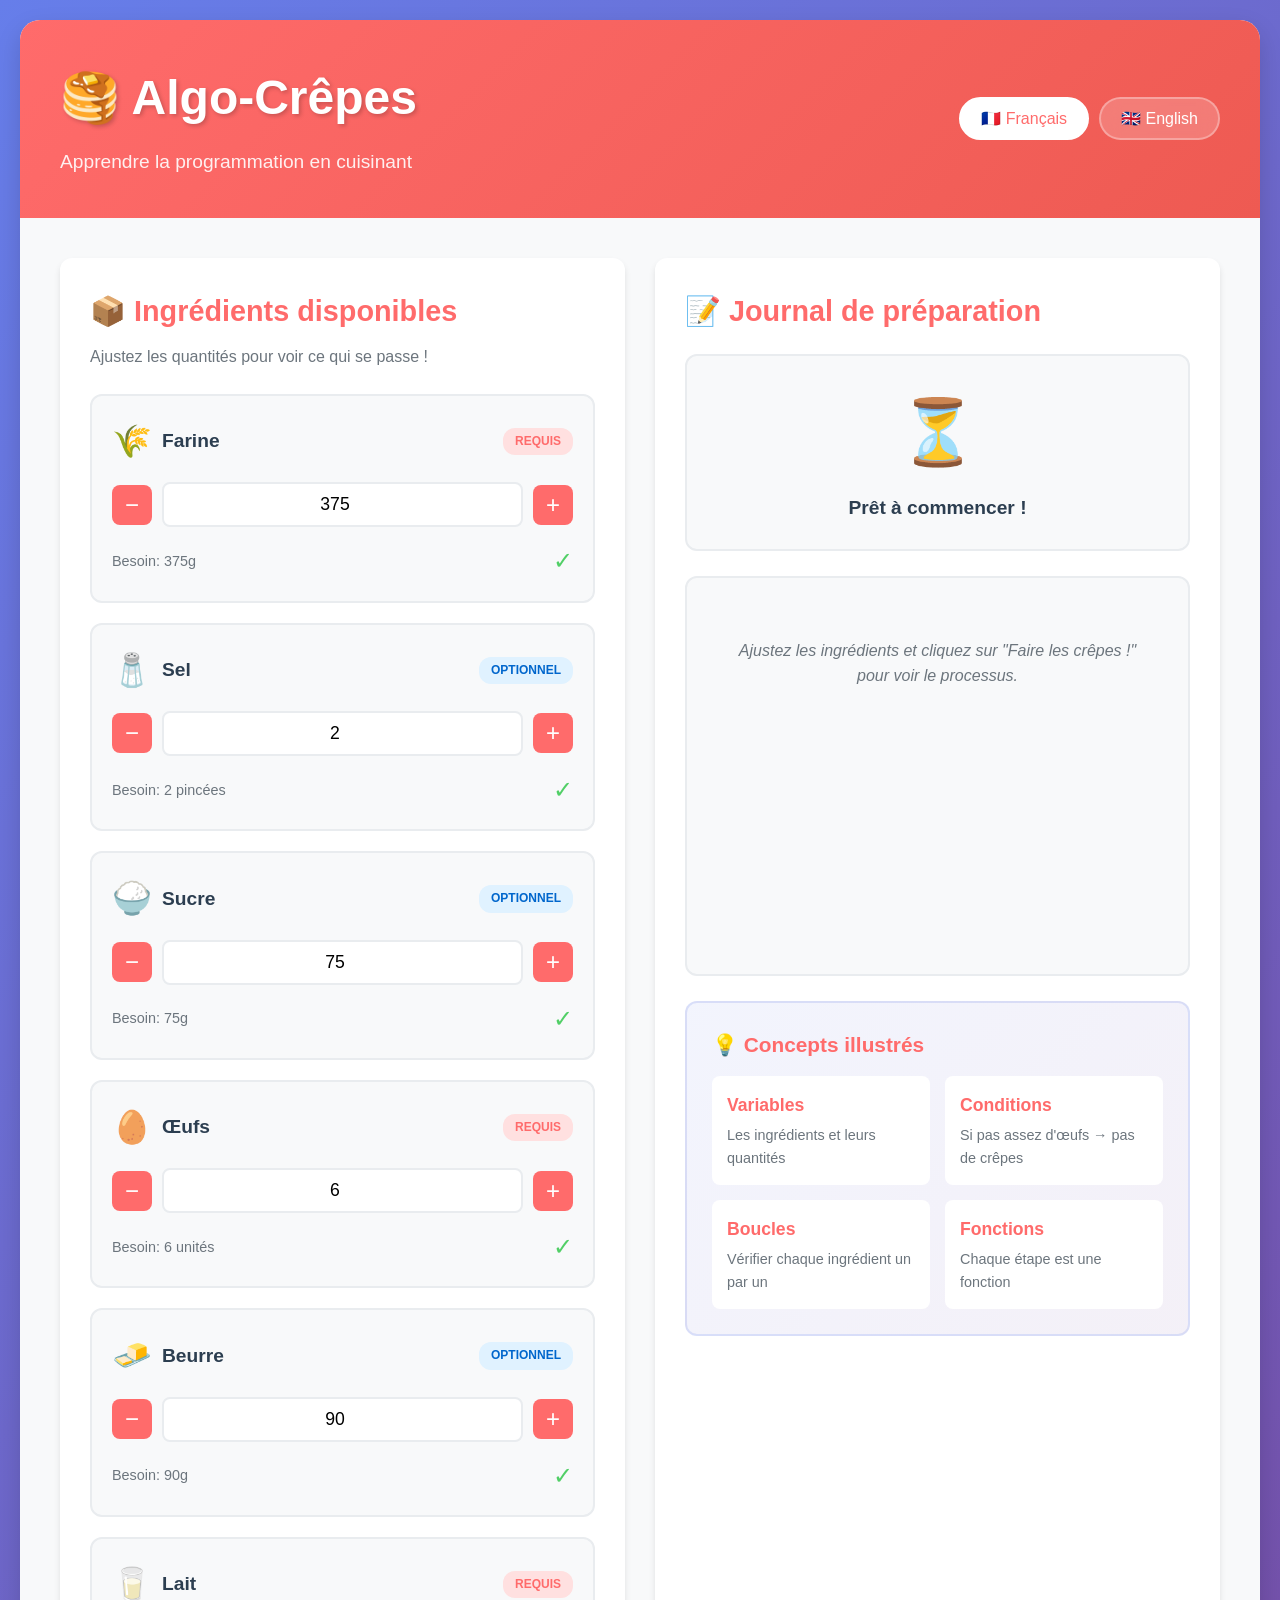
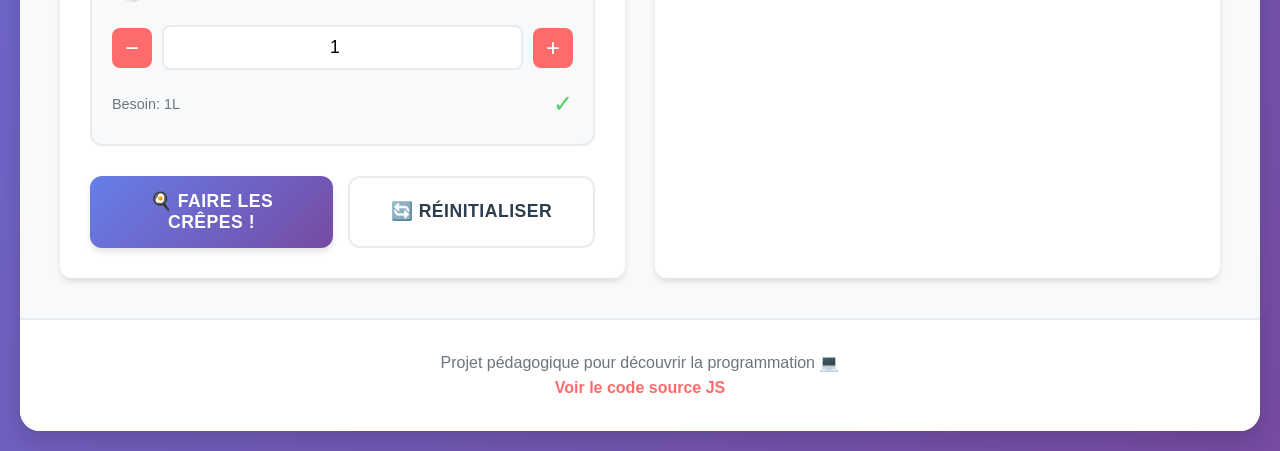
==== demo/index.html @ 1f133b81 "Initial commit" ====
<!DOCTYPE html>
<html lang="fr">
<head>
    <meta charset="UTF-8">
    <meta name="viewport" content="width=device-width, initial-scale=1.0">
    <title>🥞 Algo-Crêpes - Démo Interactive</title>
    <link rel="stylesheet" href="../assets/css/styles.css">
</head>
<body>
    <div class="container">
        <!-- En-tête -->
        <header class="header">
            <div class="header-content">
                <h1 class="title">🥞 Algo-Crêpes</h1>
                <p class="subtitle">Apprendre la programmation en cuisinant</p>
            </div>
            <div class="language-switcher">
                <button class="lang-btn active" data-lang="fr">🇫🇷 Français</button>
                <button class="lang-btn" data-lang="en">🇬🇧 English</button>
            </div>
        </header>

        <!-- Section principale -->
        <main class="main-content">
            <!-- Panneau de contrôle des ingrédients -->
            <section class="ingredients-panel">
                <h2>📦 Ingrédients disponibles</h2>
                <p class="instructions">Ajustez les quantités pour voir ce qui se passe !</p>
                
                <div class="ingredients-grid">
                    <!-- Farine -->
                    <div class="ingredient-card" data-ingredient="farine">
                        <div class="ingredient-header">
                            <span class="ingredient-icon">🌾</span>
                            <span class="ingredient-name">Farine</span>
                            <span class="required-badge">Requis</span>
                        </div>
                        <div class="ingredient-controls">
                            <button class="btn-decrease" data-ingredient="farine">−</button>
                            <input type="number" class="ingredient-input" data-ingredient="farine" value="375" min="0" step="25">
                            <button class="btn-increase" data-ingredient="farine">+</button>
                        </div>
                        <div class="ingredient-info">
                            <span class="needed">Besoin: 375g</span>
                            <span class="status-indicator" data-status="perfect">✓</span>
                        </div>
                    </div>

                    <!-- Sel -->
                    <div class="ingredient-card" data-ingredient="sel">
                        <div class="ingredient-header">
                            <span class="ingredient-icon">🧂</span>
                            <span class="ingredient-name">Sel</span>
                            <span class="optional-badge">Optionnel</span>
                        </div>
                        <div class="ingredient-controls">
                            <button class="btn-decrease" data-ingredient="sel">−</button>
                            <input type="number" class="ingredient-input" data-ingredient="sel" value="2" min="0" step="1">
                            <button class="btn-increase" data-ingredient="sel">+</button>
                        </div>
                        <div class="ingredient-info">
                            <span class="needed">Besoin: 2 pincées</span>
                            <span class="status-indicator" data-status="perfect">✓</span>
                        </div>
                    </div>

                    <!-- Sucre -->
                    <div class="ingredient-card" data-ingredient="sucre">
                        <div class="ingredient-header">
                            <span class="ingredient-icon">🍚</span>
                            <span class="ingredient-name">Sucre</span>
                            <span class="optional-badge">Optionnel</span>
                        </div>
                        <div class="ingredient-controls">
                            <button class="btn-decrease" data-ingredient="sucre">−</button>
                            <input type="number" class="ingredient-input" data-ingredient="sucre" value="75" min="0" step="25">
                            <button class="btn-increase" data-ingredient="sucre">+</button>
                        </div>
                        <div class="ingredient-info">
                            <span class="needed">Besoin: 75g</span>
                            <span class="status-indicator" data-status="perfect">✓</span>
                        </div>
                    </div>

                    <!-- Œufs -->
                    <div class="ingredient-card" data-ingredient="oeuf">
                        <div class="ingredient-header">
                            <span class="ingredient-icon">🥚</span>
                            <span class="ingredient-name">Œufs</span>
                            <span class="required-badge">Requis</span>
                        </div>
                        <div class="ingredient-controls">
                            <button class="btn-decrease" data-ingredient="oeuf">−</button>
                            <input type="number" class="ingredient-input" data-ingredient="oeuf" value="6" min="0" step="1">
                            <button class="btn-increase" data-ingredient="oeuf">+</button>
                        </div>
                        <div class="ingredient-info">
                            <span class="needed">Besoin: 6 unités</span>
                            <span class="status-indicator" data-status="perfect">✓</span>
                        </div>
                    </div>

                    <!-- Beurre -->
                    <div class="ingredient-card" data-ingredient="beurre">
                        <div class="ingredient-header">
                            <span class="ingredient-icon">🧈</span>
                            <span class="ingredient-name">Beurre</span>
                            <span class="optional-badge">Optionnel</span>
                        </div>
                        <div class="ingredient-controls">
                            <button class="btn-decrease" data-ingredient="beurre">−</button>
                            <input type="number" class="ingredient-input" data-ingredient="beurre" value="90" min="0" step="10">
                            <button class="btn-increase" data-ingredient="beurre">+</button>
                        </div>
                        <div class="ingredient-info">
                            <span class="needed">Besoin: 90g</span>
                            <span class="status-indicator" data-status="perfect">✓</span>
                        </div>
                    </div>

                    <!-- Lait -->
                    <div class="ingredient-card" data-ingredient="lait">
                        <div class="ingredient-header">
                            <span class="ingredient-icon">🥛</span>
                            <span class="ingredient-name">Lait</span>
                            <span class="required-badge">Requis</span>
                        </div>
                        <div class="ingredient-controls">
                            <button class="btn-decrease" data-ingredient="lait">−</button>
                            <input type="number" class="ingredient-input" data-ingredient="lait" value="1" min="0" step="0.1">
                            <button class="btn-increase" data-ingredient="lait">+</button>
                        </div>
                        <div class="ingredient-info">
                            <span class="needed">Besoin: 1L</span>
                            <span class="status-indicator" data-status="perfect">✓</span>
                        </div>
                    </div>
                </div>

                <div class="action-buttons">
                    <button class="btn btn-primary" id="makeCrepes">
                        🍳 Faire les crêpes !
                    </button>
                    <button class="btn btn-secondary" id="resetRecipe">
                        🔄 Réinitialiser
                    </button>
                </div>
            </section>

            <!-- Panneau de résultats -->
            <section class="results-panel">
                <h2>📝 Journal de préparation</h2>
                <div class="result-status" id="resultStatus">
                    <div class="status-icon">⏳</div>
                    <p>Prêt à commencer !</p>
                </div>
                
                <div class="logs-container" id="logsContainer">
                    <div class="log-placeholder">
                        Ajustez les ingrédients et cliquez sur "Faire les crêpes !" pour voir le processus.
                    </div>
                </div>

                <!-- Concepts pédagogiques -->
                <div class="educational-box">
                    <h3>💡 Concepts illustrés</h3>
                    <div class="concepts-grid">
                        <div class="concept">
                            <strong>Variables</strong>
                            <p>Les ingrédients et leurs quantités</p>
                        </div>
                        <div class="concept">
                            <strong>Conditions</strong>
                            <p>Si pas assez d'œufs → pas de crêpes</p>
                        </div>
                        <div class="concept">
                            <strong>Boucles</strong>
                            <p>Vérifier chaque ingrédient un par un</p>
                        </div>
                        <div class="concept">
                            <strong>Fonctions</strong>
                            <p>Chaque étape est une fonction</p>
                        </div>
                    </div>
                </div>
            </section>
        </main>

        <!-- Pied de page -->
        <footer class="footer">
            <p>
                Projet pédagogique pour découvrir la programmation 💻
                <br>
                <a href="../src/algo-crepes.js" target="_blank">Voir le code source JS</a>
            </p>
        </footer>
    </div>

    <!-- Scripts - UNIQUEMENT du JavaScript -->
    <script src="../src/algo-crepes.js"></script>
    <script src="../assets/js/demo.js"></script>
</body>
</html>
---- assets/css/styles.css ----
/* ============================================
   Variables CSS
   ============================================ */
:root {
    --color-primary: #ff6b6b;
    --color-primary-dark: #ee5a52;
    --color-secondary: #4ecdc4;
    --color-success: #51cf66;
    --color-warning: #ffd93d;
    --color-danger: #ff6b6b;
    --color-bg: #f8f9fa;
    --color-card: #ffffff;
    --color-text: #2c3e50;
    --color-text-light: #6c757d;
    --color-border: #e9ecef;
    --shadow-sm: 0 2px 4px rgba(0,0,0,0.1);
    --shadow-md: 0 4px 6px rgba(0,0,0,0.1);
    --shadow-lg: 0 10px 25px rgba(0,0,0,0.15);
    --radius: 12px;
    --transition: all 0.3s ease;
}

/* ============================================
   Reset & Base
   ============================================ */
* {
    margin: 0;
    padding: 0;
    box-sizing: border-box;
}

body {
    font-family: 'Segoe UI', Tahoma, Geneva, Verdana, sans-serif;
    background: linear-gradient(135deg, #667eea 0%, #764ba2 100%);
    color: var(--color-text);
    line-height: 1.6;
    min-height: 100vh;
    padding: 20px;
}

/* ============================================
   Container
   ============================================ */
.container {
    max-width: 1400px;
    margin: 0 auto;
    background: var(--color-bg);
    border-radius: 20px;
    box-shadow: var(--shadow-lg);
    overflow: hidden;
}

/* ============================================
   Header
   ============================================ */
.header {
    background: linear-gradient(135deg, #ff6b6b 0%, #ee5a52 100%);
    color: white;
    padding: 40px;
    display: flex;
    justify-content: space-between;
    align-items: center;
    flex-wrap: wrap;
    gap: 20px;
}

.header-content {
    flex: 1;
}

.title {
    font-size: 3rem;
    font-weight: bold;
    margin-bottom: 10px;
    text-shadow: 2px 2px 4px rgba(0,0,0,0.2);
}

.subtitle {
    font-size: 1.2rem;
    opacity: 0.9;
}

.language-switcher {
    display: flex;
    gap: 10px;
}

.lang-btn {
    background: rgba(255,255,255,0.2);
    border: 2px solid rgba(255,255,255,0.3);
    color: white;
    padding: 10px 20px;
    border-radius: 25px;
    cursor: pointer;
    font-size: 1rem;
    transition: var(--transition);
    backdrop-filter: blur(10px);
}

.lang-btn:hover {
    background: rgba(255,255,255,0.3);
    transform: translateY(-2px);
}

.lang-btn.active {
    background: white;
    color: var(--color-primary);
    border-color: white;
}

/* ============================================
   Main Content
   ============================================ */
.main-content {
    display: grid;
    grid-template-columns: 1fr 1fr;
    gap: 30px;
    padding: 40px;
}

/* ============================================
   Ingredients Panel
   ============================================ */
.ingredients-panel {
    background: var(--color-card);
    padding: 30px;
    border-radius: var(--radius);
    box-shadow: var(--shadow-md);
}

.ingredients-panel h2 {
    font-size: 1.8rem;
    margin-bottom: 10px;
    color: var(--color-primary);
}

.instructions {
    color: var(--color-text-light);
    margin-bottom: 25px;
}

.ingredients-grid {
    display: grid;
    gap: 20px;
    margin-bottom: 30px;
}

/* ============================================
   Ingredient Card
   ============================================ */
.ingredient-card {
    background: var(--color-bg);
    border: 2px solid var(--color-border);
    border-radius: var(--radius);
    padding: 20px;
    transition: var(--transition);
}

.ingredient-card:hover {
    transform: translateY(-2px);
    box-shadow: var(--shadow-md);
    border-color: var(--color-primary);
}

.ingredient-header {
    display: flex;
    align-items: center;
    gap: 10px;
    margin-bottom: 15px;
}

.ingredient-icon {
    font-size: 2rem;
}

.ingredient-name {
    font-weight: 600;
    font-size: 1.2rem;
    flex: 1;
}

.required-badge,
.optional-badge {
    padding: 4px 12px;
    border-radius: 12px;
    font-size: 0.75rem;
    font-weight: 600;
    text-transform: uppercase;
}

.required-badge {
    background: #ffe0e0;
    color: var(--color-danger);
}

.optional-badge {
    background: #e0f2ff;
    color: #0066cc;
}

.ingredient-controls {
    display: flex;
    gap: 10px;
    margin-bottom: 15px;
    align-items: center;
}

.btn-decrease,
.btn-increase {
    width: 40px;
    height: 40px;
    border: none;
    background: var(--color-primary);
    color: white;
    font-size: 1.5rem;
    border-radius: 8px;
    cursor: pointer;
    transition: var(--transition);
    display: flex;
    align-items: center;
    justify-content: center;
}

.btn-decrease:hover,
.btn-increase:hover {
    background: var(--color-primary-dark);
    transform: scale(1.1);
}

.ingredient-input {
    flex: 1;
    padding: 10px;
    border: 2px solid var(--color-border);
    border-radius: 8px;
    font-size: 1.1rem;
    text-align: center;
    transition: var(--transition);
}

.ingredient-input:focus {
    outline: none;
    border-color: var(--color-primary);
}

.ingredient-info {
    display: flex;
    justify-content: space-between;
    align-items: center;
    font-size: 0.9rem;
    color: var(--color-text-light);
}

.status-indicator {
    font-size: 1.5rem;
}

.status-indicator[data-status="perfect"] {
    color: var(--color-success);
}

.status-indicator[data-status="insufficient"] {
    color: var(--color-danger);
}

.status-indicator[data-status="excess"] {
    color: var(--color-warning);
}

/* ============================================
   Action Buttons
   ============================================ */
.action-buttons {
    display: flex;
    gap: 15px;
}

.btn {
    flex: 1;
    padding: 15px 30px;
    border: none;
    border-radius: var(--radius);
    font-size: 1.1rem;
    font-weight: 600;
    cursor: pointer;
    transition: var(--transition);
    text-transform: uppercase;
    letter-spacing: 0.5px;
}

.btn-primary {
    background: linear-gradient(135deg, #667eea 0%, #764ba2 100%);
    color: white;
    box-shadow: var(--shadow-md);
}

.btn-primary:hover {
    transform: translateY(-2px);
    box-shadow: var(--shadow-lg);
}

.btn-secondary {
    background: var(--color-card);
    color: var(--color-text);
    border: 2px solid var(--color-border);
}

.btn-secondary:hover {
    background: var(--color-bg);
    border-color: var(--color-primary);
}

/* ============================================
   Results Panel
   ============================================ */
.results-panel {
    background: var(--color-card);
    padding: 30px;
    border-radius: var(--radius);
    box-shadow: var(--shadow-md);
    display: flex;
    flex-direction: column;
}

.results-panel h2 {
    font-size: 1.8rem;
    margin-bottom: 20px;
    color: var(--color-primary);
}

.result-status {
    background: var(--color-bg);
    padding: 25px;
    border-radius: var(--radius);
    text-align: center;
    margin-bottom: 25px;
    border: 2px solid var(--color-border);
}

.result-status.success {
    background: #d3f9d8;
    border-color: var(--color-success);
}

.result-status.failure {
    background: #ffe0e0;
    border-color: var(--color-danger);
}

.result-status.in-progress {
    background: #fff4e6;
    border-color: var(--color-warning);
}

.status-icon {
    font-size: 4rem;
    margin-bottom: 10px;
}

.result-status p {
    font-size: 1.2rem;
    font-weight: 600;
    color: var(--color-text);
}

/* ============================================
   Logs Container
   ============================================ */
.logs-container {
    background: var(--color-bg);
    border: 2px solid var(--color-border);
    border-radius: var(--radius);
    padding: 20px;
    max-height: 400px;
    overflow-y: auto;
    margin-bottom: 25px;
    flex: 1;
}

.log-placeholder {
    color: var(--color-text-light);
    text-align: center;
    padding: 40px 20px;
    font-style: italic;
}

.log-entry {
    padding: 12px;
    margin-bottom: 10px;
    border-radius: 8px;
    background: white;
    border-left: 4px solid var(--color-primary);
    animation: slideIn 0.3s ease;
}

@keyframes slideIn {
    from {
        opacity: 0;
        transform: translateX(-20px);
    }
    to {
        opacity: 1;
        transform: translateX(0);
    }
}

.log-entry.error {
    border-left-color: var(--color-danger);
    background: #fff5f5;
}

.log-entry.warning {
    border-left-color: var(--color-warning);
    background: #fffbeb;
}

.log-entry.success {
    border-left-color: var(--color-success);
    background: #f0fdf4;
}

/* ============================================
   Educational Box
   ============================================ */
.educational-box {
    background: linear-gradient(135deg, #667eea15 0%, #764ba215 100%);
    padding: 25px;
    border-radius: var(--radius);
    border: 2px solid #667eea30;
}

.educational-box h3 {
    font-size: 1.3rem;
    margin-bottom: 15px;
    color: var(--color-primary);
}

.concepts-grid {
    display: grid;
    grid-template-columns: repeat(2, 1fr);
    gap: 15px;
}

.concept {
    background: white;
    padding: 15px;
    border-radius: 8px;
}

.concept strong {
    display: block;
    color: var(--color-primary);
    margin-bottom: 5px;
    font-size: 1.1rem;
}

.concept p {
    font-size: 0.9rem;
    color: var(--color-text-light);
}

/* ============================================
   Footer
   ============================================ */
.footer {
    background: var(--color-card);
    padding: 30px;
    text-align: center;
    color: var(--color-text-light);
    border-top: 2px solid var(--color-border);
}

.footer a {
    color: var(--color-primary);
    text-decoration: none;
    font-weight: 600;
}

.footer a:hover {
    text-decoration: underline;
}

/* ============================================
   Responsive Design
   ============================================ */
@media (max-width: 1024px) {
    .main-content {
        grid-template-columns: 1fr;
    }
    
    .title {
        font-size: 2.5rem;
    }
}

@media (max-width: 768px) {
    body {
        padding: 10px;
    }
    
    .header {
        padding: 30px 20px;
    }
    
    .title {
        font-size: 2rem;
    }
    
    .subtitle {
        font-size: 1rem;
    }
    
    .main-content {
        padding: 20px;
    }
    
    .concepts-grid {
        grid-template-columns: 1fr;
    }
    
    .action-buttons {
        flex-direction: column;
    }
}

/* ============================================
   Scrollbar Styling
   ============================================ */
.logs-container::-webkit-scrollbar {
    width: 8px;
}

.logs-container::-webkit-scrollbar-track {
    background: var(--color-bg);
    border-radius: 4px;
}

.logs-container::-webkit-scrollbar-thumb {
    background: var(--color-primary);
    border-radius: 4px;
}

.logs-container::-webkit-scrollbar-thumb:hover {
    background: var(--color-primary-dark);
}
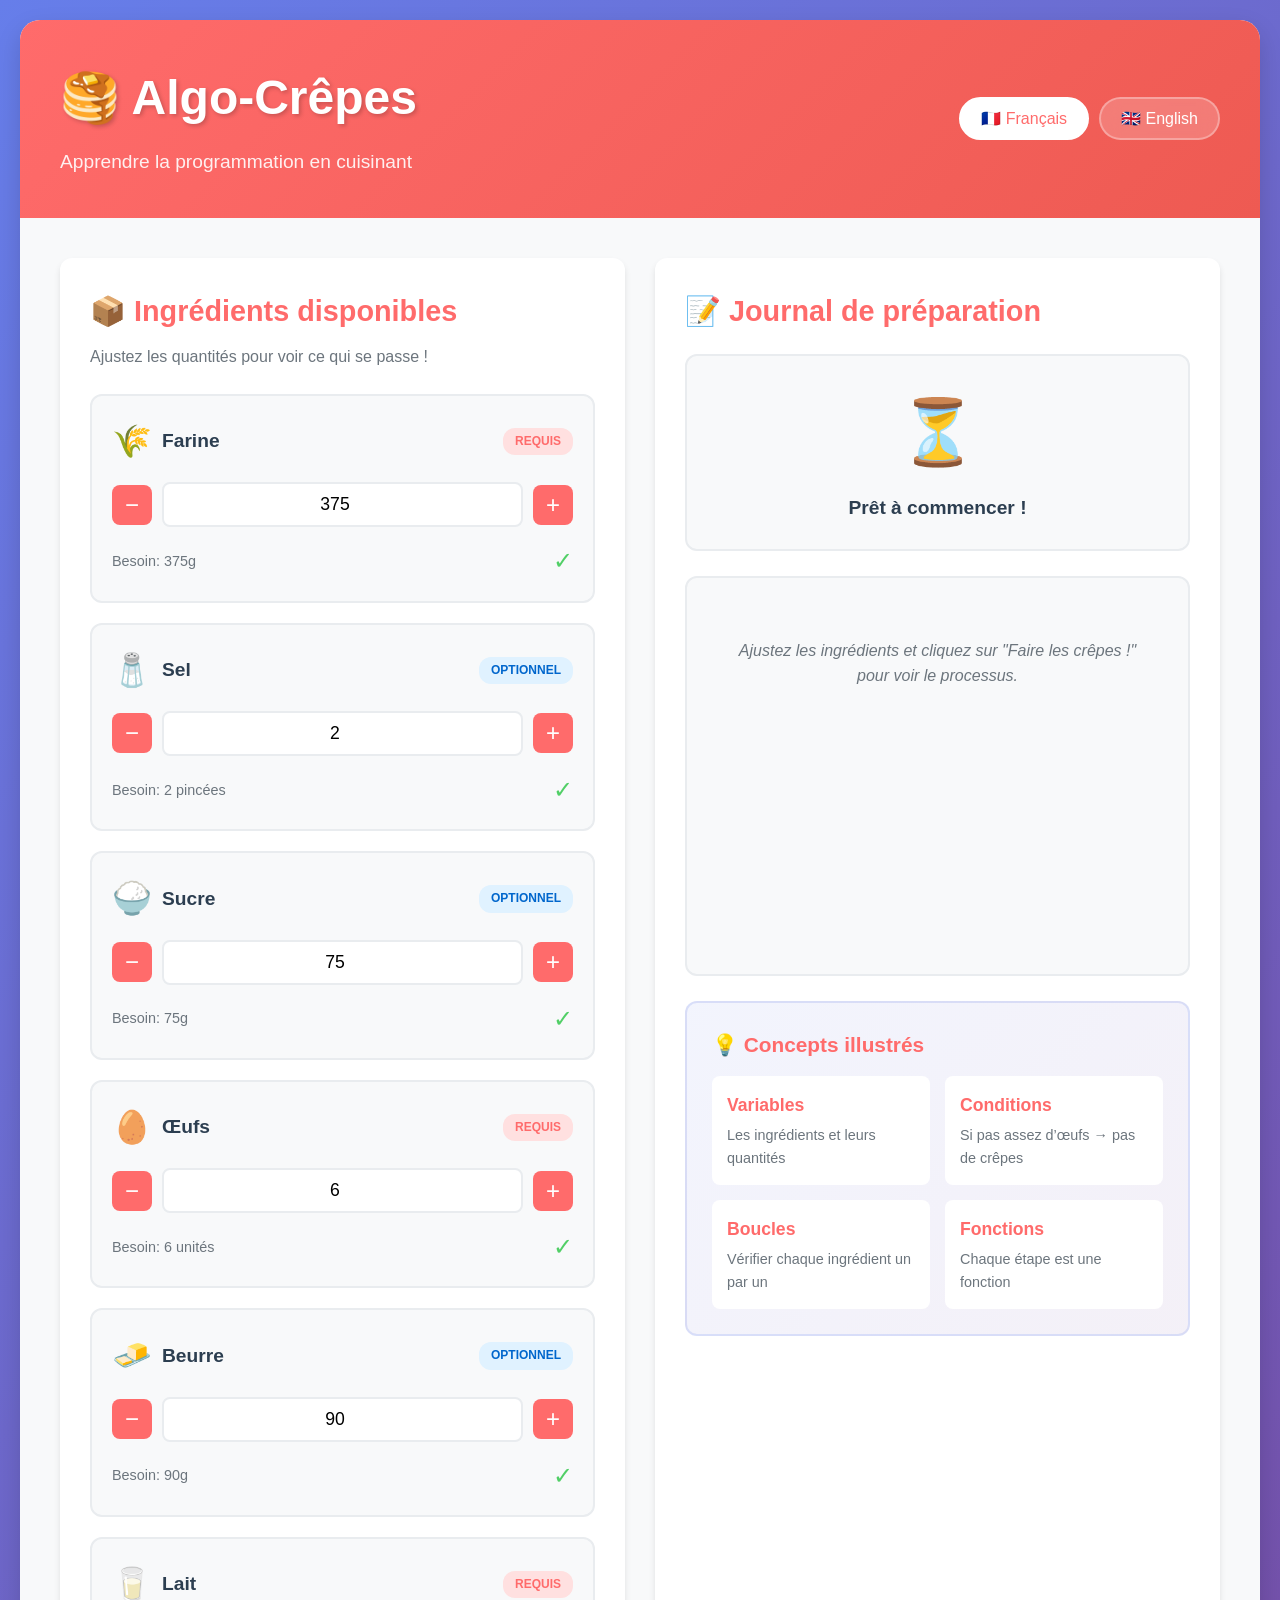
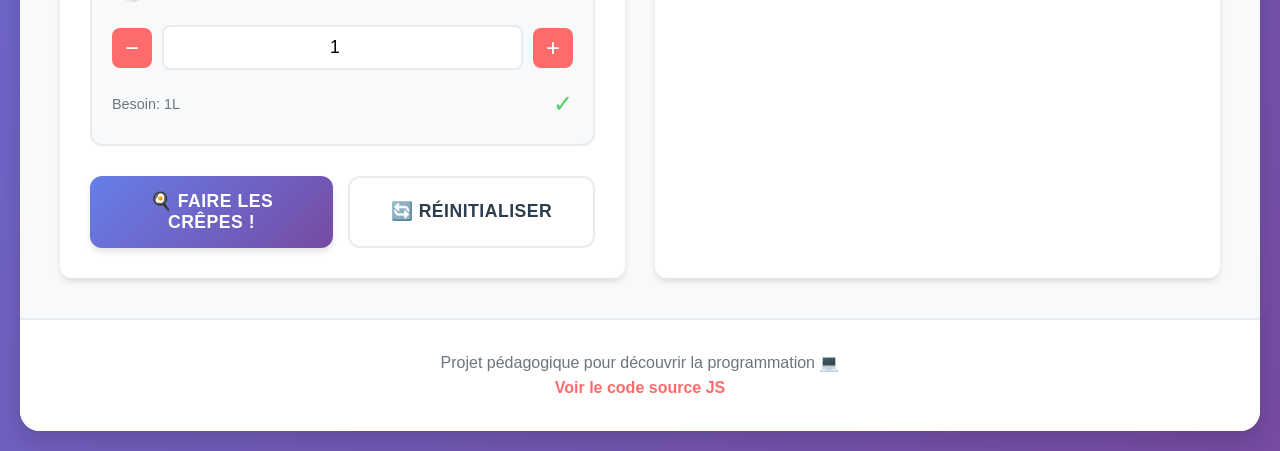
==== commit fac94b84: "Correction de l'encodage UTF-8 pour tous les fichiers" ====
--- a/demo/index.html
+++ b/demo/index.html
@@ -1,4 +1,4 @@
-<!DOCTYPE html>
+﻿<!DOCTYPE html>
 <html lang="fr">
 <head>
     <meta charset="UTF-8">
@@ -26,7 +26,7 @@
             <section class="ingredients-panel">
                 <h2>📦 Ingrédients disponibles</h2>
                 <p class="instructions">Ajustez les quantités pour voir ce qui se passe !</p>
-                
+
                 <div class="ingredients-grid">
                     <!-- Farine -->
                     <div class="ingredient-card" data-ingredient="farine">
@@ -154,7 +154,7 @@
                     <div class="status-icon">⏳</div>
                     <p>Prêt à commencer !</p>
                 </div>
-                
+
                 <div class="logs-container" id="logsContainer">
                     <div class="log-placeholder">
                         Ajustez les ingrédients et cliquez sur "Faire les crêpes !" pour voir le processus.
@@ -171,7 +171,7 @@
                         </div>
                         <div class="concept">
                             <strong>Conditions</strong>
-                            <p>Si pas assez d'œufs → pas de crêpes</p>
+                            <p>Si pas assez d’œufs → pas de crêpes</p>
                         </div>
                         <div class="concept">
                             <strong>Boucles</strong>
--- a/assets/css/styles.css
+++ b/assets/css/styles.css
@@ -1,4 +1,4 @@
-/* ============================================
+﻿/* ============================================
    Variables CSS
    ============================================ */
 :root {
